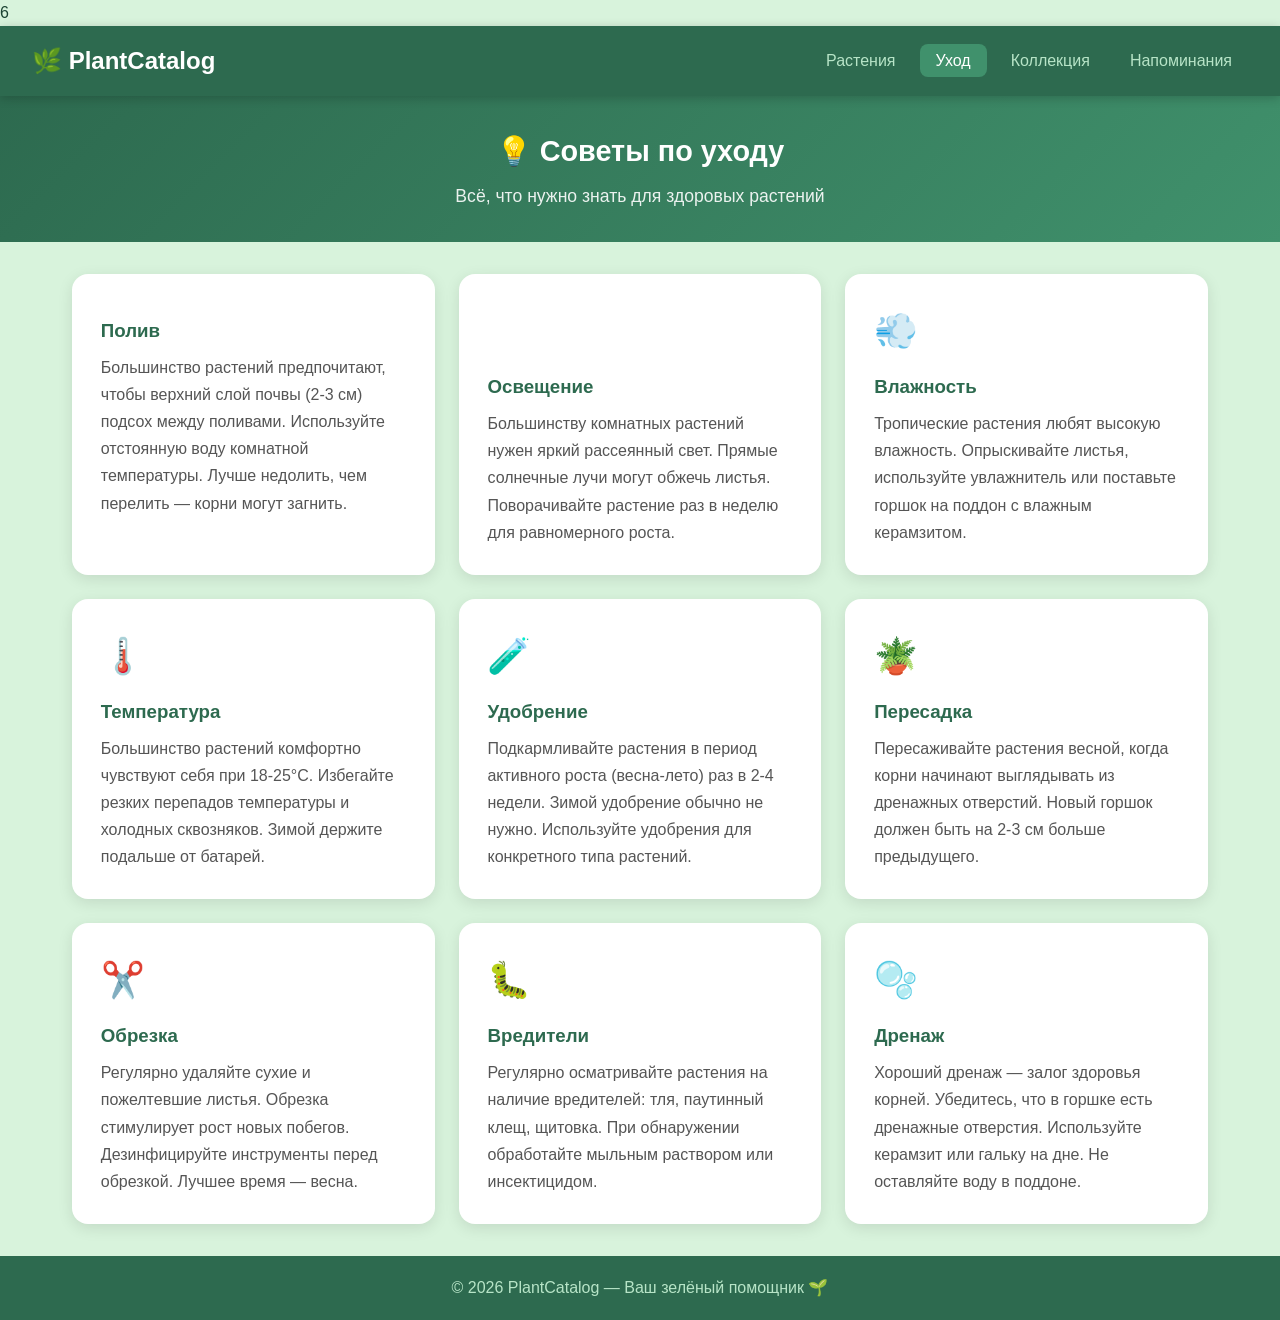
==== care.html @ 40ee21b0 "Add files via upload" ====
<!DOCTYPE html>
<html lang="ru">
<head>
    <meta charset="UTF-8">
    <meta name="viewport" content="width=device-width, initial-scale=1.0">
    <title>💡 Уход за растениями — PlantCatalog</title>
    <link rel="stylesheet" href="CSS/styles.css">6
</head>
<body>

<nav class="navbar">
    <div class="logo">🌿 PlantCatalog</div>
    <ul class="nav-links">
        <li><a href="index.html">Растения</a></li>
        <li><a href="care.html" class="active">Уход</a></li>
        <li><a href="collection.html">Коллекция</a></li>
        <li><a href="reminders.html">Напоминания</a></li>
    </ul>
</nav>

<header class="hero hero-small">
    <h1>💡 Советы по уходу</h1>
    <p>Всё, что нужно знать для здоровых растений</p>
</header>

<main class="container">
    <div class="tips-grid">

        <div class="tip-card">
            <div class="tip-icon"></div>
            <h3>Полив</h3>
            <p>Большинство растений предпочитают, чтобы верхний слой почвы (2-3 см) подсох между поливами. Используйте отстоянную воду комнатной температуры. Лучше недолить, чем перелить — корни могут загнить.</p>
        </div>

        <div class="tip-card">
            <div class="tip-icon">️</div>
            <h3>Освещение</h3>
            <p>Большинству комнатных растений нужен яркий рассеянный свет. Прямые солнечные лучи могут обжечь листья. Поворачивайте растение раз в неделю для равномерного роста.</p>
        </div>

        <div class="tip-card">
            <div class="tip-icon">💨</div>
            <h3>Влажность</h3>
            <p>Тропические растения любят высокую влажность. Опрыскивайте листья, используйте увлажнитель или поставьте горшок на поддон с влажным керамзитом.</p>
        </div>

        <div class="tip-card">
            <div class="tip-icon">🌡️</div>
            <h3>Температура</h3>
            <p>Большинство растений комфортно чувствуют себя при 18-25°C. Избегайте резких перепадов температуры и холодных сквозняков. Зимой держите подальше от батарей.</p>
        </div>

        <div class="tip-card">
            <div class="tip-icon">🧪</div>
            <h3>Удобрение</h3>
            <p>Подкармливайте растения в период активного роста (весна-лето) раз в 2-4 недели. Зимой удобрение обычно не нужно. Используйте удобрения для конкретного типа растений.</p>
        </div>

        <div class="tip-card">
            <div class="tip-icon">🪴</div>
            <h3>Пересадка</h3>
            <p>Пересаживайте растения весной, когда корни начинают выглядывать из дренажных отверстий. Новый горшок должен быть на 2-3 см больше предыдущего.</p>
        </div>

        <div class="tip-card">
            <div class="tip-icon">✂️</div>
            <h3>Обрезка</h3>
            <p>Регулярно удаляйте сухие и пожелтевшие листья. Обрезка стимулирует рост новых побегов. Дезинфицируйте инструменты перед обрезкой. Лучшее время — весна.</p>
        </div>

        <div class="tip-card">
            <div class="tip-icon">🐛</div>
            <h3>Вредители</h3>
            <p>Регулярно осматривайте растения на наличие вредителей: тля, паутинный клещ, щитовка. При обнаружении обработайте мыльным раствором или инсектицидом.</p>
        </div>

        <div class="tip-card">
            <div class="tip-icon">🫧</div>
            <h3>Дренаж</h3>
            <p>Хороший дренаж — залог здоровья корней. Убедитесь, что в горшке есть дренажные отверстия. Используйте керамзит или гальку на дне. Не оставляйте воду в поддоне.</p>
        </div>

    </div>
</main>

<footer>
    <p>© 2026 PlantCatalog — Ваш зелёный помощник 🌱</p>
</footer>

</body>
</html>
---- CSS/styles.css ----
* { margin: 0; padding: 0; box-sizing: border-box; }

:root {
    --green-dark: #2d6a4f;
    --green-mid: #40916c;
    --green-light: #52b788;
    --green-pale: #b7e4c7;
    --green-bg: #d8f3dc;
    --text: #1b4332;
    --text-light: #555;
    --white: #fff;
    --shadow: 0 4px 15px rgba(0,0,0,0.1);
    --shadow-hover: 0 8px 25px rgba(0,0,0,0.15);
    --radius: 16px;
}

body {
    font-family: 'Segoe UI', Tahoma, sans-serif;
    background: var(--green-bg);
    color: var(--text);
    line-height: 1.6;
    min-height: 100vh;
    display: flex;
    flex-direction: column;
}

/* ===== NAV ===== */
.navbar {
    background: var(--green-dark);
    padding: 1rem 2rem;
    display: flex;
    justify-content: space-between;
    align-items: center;
    position: sticky;
    top: 0;
    z-index: 100;
    box-shadow: 0 2px 10px rgba(0,0,0,0.2);
    flex-wrap: wrap;
    gap: 0.5rem;
}

.logo {
    font-size: 1.5rem;
    font-weight: bold;
    color: var(--white);
}

.nav-links {
    list-style: none;
    display: flex;
    gap: 0.5rem;
    flex-wrap: wrap;
}

.nav-links a {
    color: var(--green-pale);
    text-decoration: none;
    font-weight: 500;
    padding: 0.5rem 1rem;
    border-radius: 8px;
    transition: all 0.3s;
}

.nav-links a:hover,
.nav-links a.active {
    color: var(--white);
    background: var(--green-mid);
}

/* ===== HERO ===== */
.hero {
    background: linear-gradient(135deg, var(--green-dark), var(--green-mid));
    color: var(--white);
    text-align: center;
    padding: 3rem 2rem;
}

.hero h1 { font-size: 2.2rem; margin-bottom: 0.5rem; }
.hero p { font-size: 1.1rem; opacity: 0.9; }

.hero-small { padding: 2rem; }
.hero-small h1 { font-size: 1.8rem; }

/* ===== CONTAINER ===== */
.container {
    max-width: 1200px;
    margin: 0 auto;
    padding: 2rem;
    flex: 1;
}

/* ===== GRID ===== */
.plant-grid {
    display: grid;
    grid-template-columns: repeat(3, 1fr);
    gap: 1.5rem;
}

.plant-card {
    background: var(--white);
    border-radius: var(--radius);
    overflow: hidden;
    box-shadow: var(--shadow);
    transition: all 0.3s;
    text-decoration: none;
    color: inherit;
    display: block;
}

.plant-card:hover {
    transform: translateY(-5px);
    box-shadow: var(--shadow-hover);
}

.plant-card-image {
    width: 100%;
    height: 200px;
    background: var(--green-pale);
    overflow: hidden;
    display: flex;
    align-items: center;
    justify-content: center;
}

.plant-card-image img {
    width: 100%;
    height: 100%;
    object-fit: cover;
    transition: transform 0.3s;
}

.plant-card:hover .plant-card-image img {
    transform: scale(1.05);
}

.plant-card-body { padding: 1.2rem; }
.plant-card-body h3 { font-size: 1.15rem; color: var(--green-dark); margin-bottom: 0.3rem; }
.plant-card-body .latin { font-style: italic; color: var(--text-light); font-size: 0.85rem; margin-bottom: 0.5rem; }
.plant-card-body .desc { color: var(--text-light); font-size: 0.85rem; }

/* Картинка на странице растения */
.detail-image {
    background: var(--green-pale);
    border-radius: var(--radius);
    height: 350px;
    overflow: hidden;
    box-shadow: var(--shadow);
}

.detail-image img {
    width: 100%;
    height: 100%;
    object-fit: cover;
}

/* Белый прямоугольник под текстом */
.detail-info-wrapper {
    background: var(--white);
    border-radius: var(--radius);
    padding: 2rem;
    box-shadow: var(--shadow);
}

.detail-info h2 {
    font-size: 1.8rem;
    color: var(--green-dark);
    margin-bottom: 0.3rem;
}

.detail-info .latin {
    font-style: italic;
    color: var(--text-light);
    margin-bottom: 1rem;
}

.detail-info .description {
    margin-bottom: 1.5rem;
    line-height: 1.8;
}

.care-grid-info {
    display: grid;
    grid-template-columns: 1fr 1fr;
    gap: 0.8rem;
    margin-bottom: 1.5rem;
}

.care-box {
    background: var(--green-bg);
    padding: 0.8rem;
    border-radius: 12px;
    text-align: center;
}

.care-box .icon { font-size: 1.3rem; }
.care-box .label { font-size: 0.75rem; color: var(--text-light); }
.care-box .value { font-weight: 600; color: var(--green-dark); font-size: 0.9rem; }/* Картинка на странице растения */

/* ===== BADGES ===== */
.badge {
    display: inline-block;
    padding: 0.2rem 0.7rem;
    border-radius: 50px;
    font-size: 0.75rem;
    font-weight: 600;
}

.badge-easy { background: #d4edda; color: #155724; }
.badge-medium { background: #fff3cd; color: #856404; }
.badge-hard { background: #f8d7da; color: #721c24; }
.badge-pet { background: #d4edda; color: #155724; }

/* ===== DETAIL PAGE ===== */
.detail-layout {
    display: grid;
    grid-template-columns: 1fr 1fr;
    gap: 2rem;
    align-items: start;
}

.detail-image {
    background: var(--green-pale);
    border-radius: var(--radius);
    height: 350px;
    display: flex;
    align-items: center;
    justify-content: center;
    font-size: 7rem;
    box-shadow: var(--shadow);
}

.detail-info h2 { font-size: 1.8rem; color: var(--green-dark); margin-bottom: 0.3rem; }
.detail-info .latin { font-style: italic; color: var(--text-light); margin-bottom: 1rem; }
.detail-info .description { margin-bottom: 1.5rem; line-height: 1.8; }

.care-grid-info {
    display: grid;
    grid-template-columns: 1fr 1fr;
    gap: 0.8rem;
    margin-bottom: 1.5rem;
}

.care-box {
    background: var(--green-bg);
    padding: 0.8rem;
    border-radius: 12px;
    text-align: center;
}

.care-box .icon { font-size: 1.3rem; }
.care-box .label { font-size: 0.75rem; color: var(--text-light); }
.care-box .value { font-weight: 600; color: var(--green-dark); font-size: 0.9rem; }

.back-link {
    display: inline-block;
    margin-bottom: 1rem;
    color: var(--green-mid);
    text-decoration: none;
    font-weight: 500;
}

.back-link:hover { color: var(--green-dark); }

/* ===== TIPS ===== */
.tips-grid {
    display: grid;
    grid-template-columns: repeat(auto-fill, minmax(300px, 1fr));
    gap: 1.5rem;
}

.tip-card {
    background: var(--white);
    border-radius: var(--radius);
    padding: 1.8rem;
    box-shadow: var(--shadow);
    transition: all 0.3s;
}

.tip-card:hover {
    transform: translateY(-3px);
    box-shadow: var(--shadow-hover);
}

.tip-card .tip-icon { font-size: 2.2rem; margin-bottom: 0.8rem; }
.tip-card h3 { color: var(--green-dark); margin-bottom: 0.5rem; }
.tip-card p { color: var(--text-light); line-height: 1.7; }

/* ===== COLLECTION ===== */
.collection-info {
    background: var(--white);
    border-radius: var(--radius);
    padding: 2rem;
    box-shadow: var(--shadow);
    margin-bottom: 2rem;
    text-align: center;
}

.collection-info h3 { color: var(--green-dark); margin-bottom: 0.5rem; }
.collection-info p { color: var(--text-light); }

/* ===== REMINDERS ===== */
.reminders-list {
    display: flex;
    flex-direction: column;
    gap: 1rem;
}

.reminder-item {
    background: var(--white);
    border-radius: var(--radius);
    padding: 1.3rem;
    box-shadow: var(--shadow);
    display: flex;
    justify-content: space-between;
    align-items: center;
    flex-wrap: wrap;
    gap: 1rem;
}

.reminder-item.overdue { border-left: 4px solid #e74c3c; }
.reminder-item.upcoming { border-left: 4px solid #f39c12; }
.reminder-item.done { border-left: 4px solid var(--green-light); opacity: 0.7; }

.reminder-info h3 { color: var(--green-dark); margin-bottom: 0.2rem; }
.reminder-info p { color: var(--text-light); font-size: 0.85rem; }

/* ===== FOOTER ===== */
footer {
    background: var(--green-dark);
    color: var(--green-pale);
    text-align: center;
    padding: 1.2rem;
    margin-top: auto;
}

/* ===== RESPONSIVE ===== */
@media (max-width: 768px) {
    .detail-layout { grid-template-columns: 1fr; }
    .detail-image { height: 220px; font-size: 5rem; }
    .care-grid-info { grid-template-columns: 1fr; }
    .hero h1 { font-size: 1.6rem; }
}

@media (max-width: 900px) {
    .plant-grid {
        grid-template-columns: repeat(2, 1fr);
    }
}

@media (max-width: 600px) {
    .plant-grid {
        grid-template-columns: 1fr;
    }
}
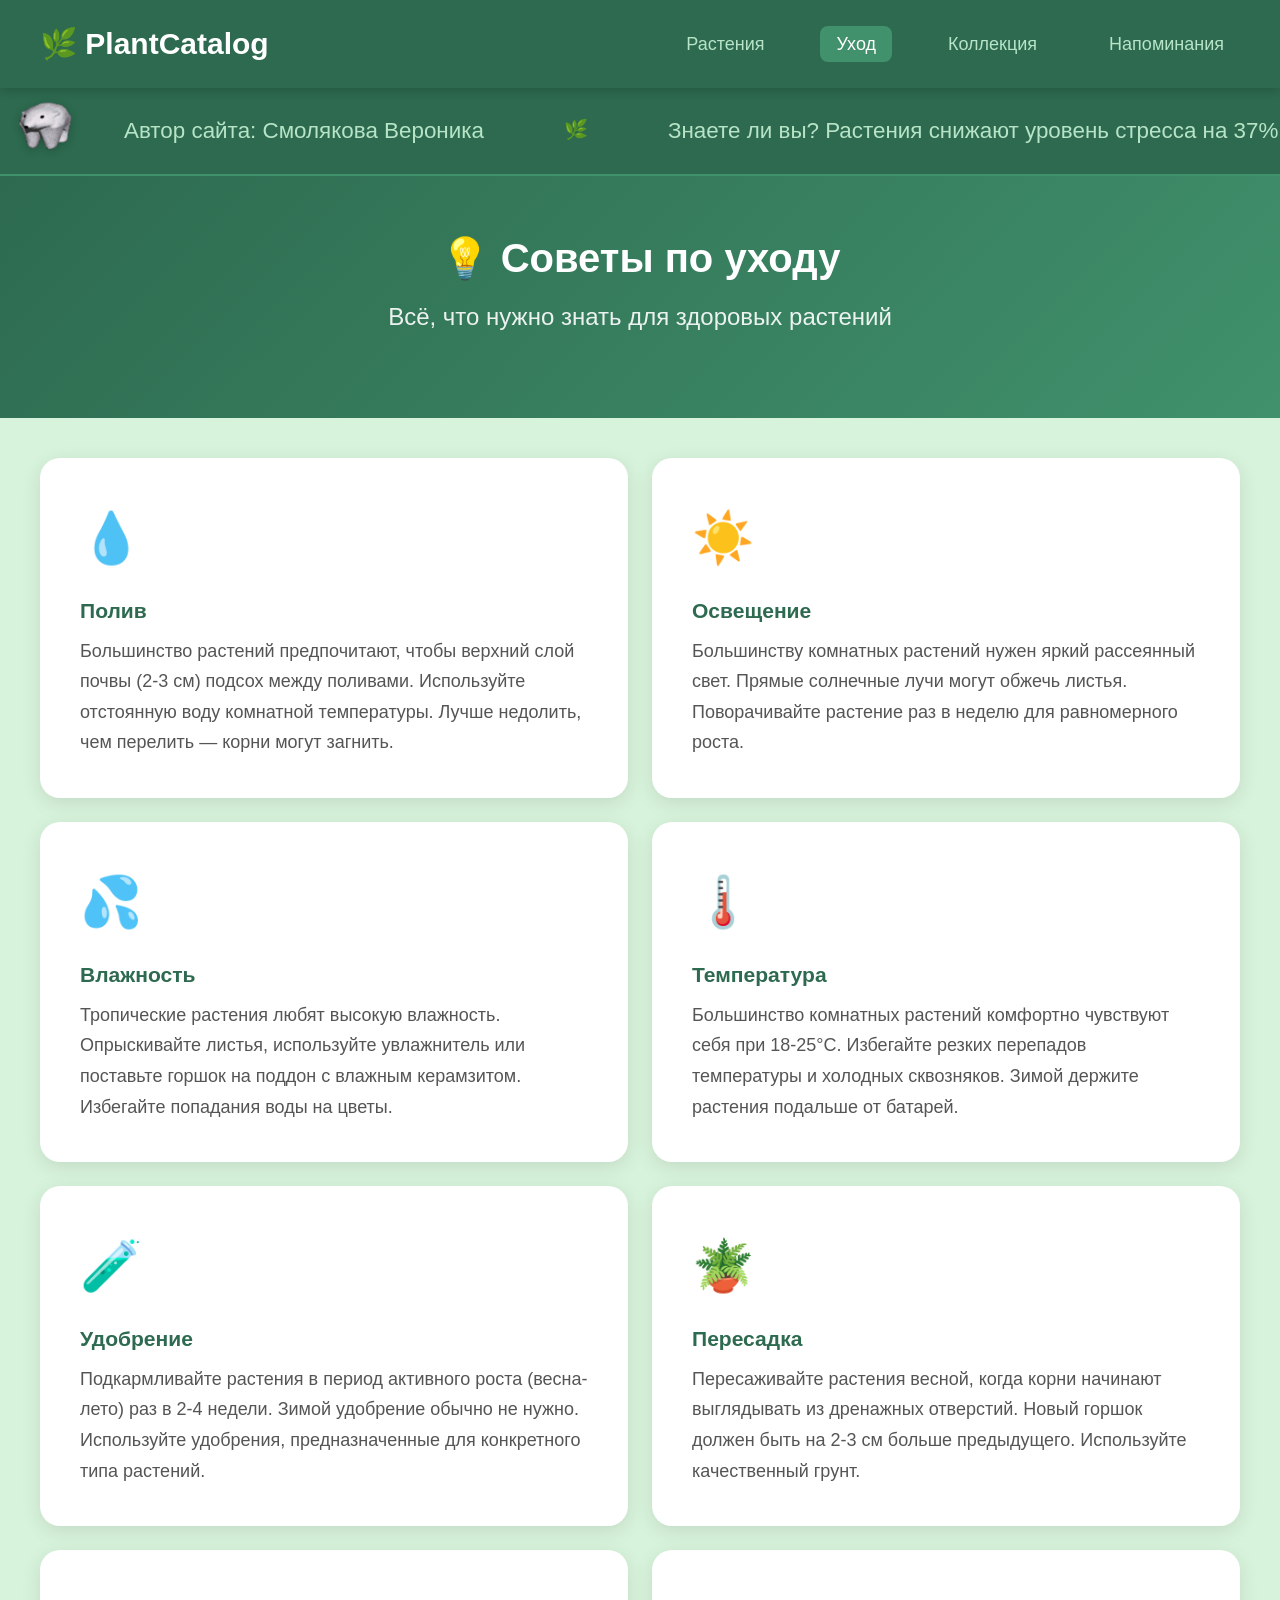
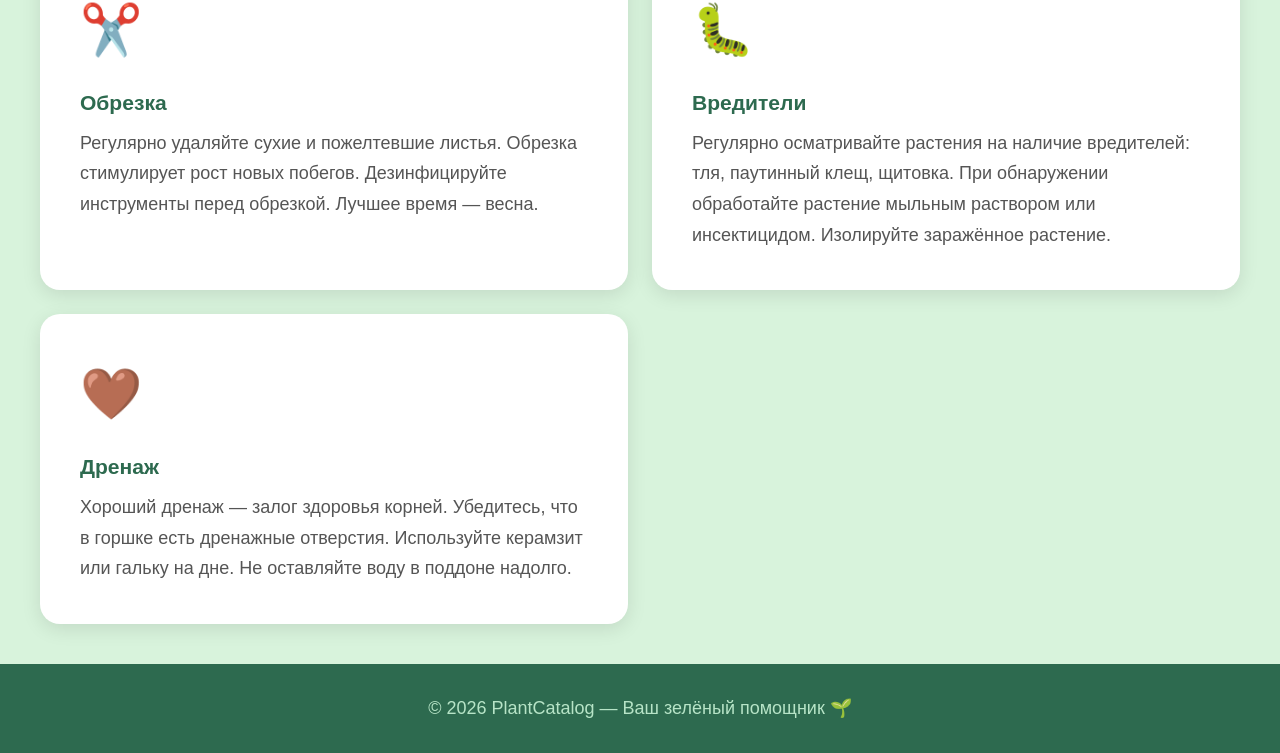
==== commit b95b0c99: "Add files via upload" ====
--- a/care.html
+++ b/care.html
@@ -3,89 +3,61 @@
 <head>
     <meta charset="UTF-8">
     <meta name="viewport" content="width=device-width, initial-scale=1.0">
-    <title>💡 Уход за растениями — PlantCatalog</title>
-    <link rel="stylesheet" href="CSS/styles.css">6
+    <title>🌿 Уход за растениями — PlantCatalog</title>
+    <link rel="stylesheet" href="CSS/styles.css">
 </head>
 <body>
+    <nav class="navbar">
+        <div class="logo">🌿 PlantCatalog</div>
+        <ul class="nav-links">
+            <li><a href="index.html">Растения</a></li>
+            <li><a href="care.html" class="active">Уход</a></li>
+            <li><a href="collection.html">Коллекция</a></li>
+            <li><a href="reminders.html">Напоминания</a></li>
+        </ul>
+        <button class="burger" onclick="toggleMenu()">☰</button>
+    </nav>
 
-<nav class="navbar">
-    <div class="logo">🌿 PlantCatalog</div>
-    <ul class="nav-links">
-        <li><a href="index.html">Растения</a></li>
-        <li><a href="care.html" class="active">Уход</a></li>
-        <li><a href="collection.html">Коллекция</a></li>
-        <li><a href="reminders.html">Напоминания</a></li>
-    </ul>
-</nav>
+    <div class="ticker-wrap">
+        <div class="ticker">
+            <div class="ticker-gif">
+                <img src="images/polar_bear.gif" alt="pulling">
+            </div>
+            <div class="ticker-item">Автор сайта: Смолякова Вероника</div>
+            <div class="ticker-item"><span class="sep">🌿</span></div>
+            <div class="ticker-item">Знаете ли вы? Растения снижают уровень стресса на 37%</div>
+            <div class="ticker-item"><span class="sep">🌿</span></div>
+            <div class="ticker-item">Поливайте растения утром — так они лучше усваивают влагу</div>
+            <div class="ticker-item"><span class="sep">🌿</span></div>
+            <div class="ticker-item">Монстера может вырасти до 3 метров в домашних условиях</div>
+            <div class="ticker-item"><span class="sep">🌿</span></div>
+            <div class="ticker-item">Большинство растений любят яркий рассеянный свет, а не прямые лучи</div>
+            <div class="ticker-item"><span class="sep">🌿</span></div>
+            <div class="ticker-item">Папоротники отлично увлажняют воздух в комнате</div>
+            <div class="ticker-item"><span class="sep">🌿</span></div>
+            <div class="ticker-item">Удобряйте растения только в период роста — весной и летом</div>
+            <div class="ticker-item"><span class="sep"></span></div>
+        </div>
+    </div>
 
-<header class="hero hero-small">
-    <h1>💡 Советы по уходу</h1>
-    <p>Всё, что нужно знать для здоровых растений</p>
-</header>
+    <header class="hero small-hero">
+        <h1>💡 Советы по уходу</h1>
+        <p>Всё, что нужно знать для здоровых растений</p>
+    </header>
 
-<main class="container">
-    <div class="tips-grid">
+    <main class="container">
+        <div class="care-grid" id="careGrid">
+            <!-- Заполняется через JS -->
+        </div>
+    </main>
 
-        <div class="tip-card">
-            <div class="tip-icon"></div>
-            <h3>Полив</h3>
-            <p>Большинство растений предпочитают, чтобы верхний слой почвы (2-3 см) подсох между поливами. Используйте отстоянную воду комнатной температуры. Лучше недолить, чем перелить — корни могут загнить.</p>
-        </div>
+    <footer>
+        <p>© 2026 PlantCatalog — Ваш зелёный помощник 🌱</p>
+    </footer>
 
-        <div class="tip-card">
-            <div class="tip-icon">️</div>
-            <h3>Освещение</h3>
-            <p>Большинству комнатных растений нужен яркий рассеянный свет. Прямые солнечные лучи могут обжечь листья. Поворачивайте растение раз в неделю для равномерного роста.</p>
-        </div>
-
-        <div class="tip-card">
-            <div class="tip-icon">💨</div>
-            <h3>Влажность</h3>
-            <p>Тропические растения любят высокую влажность. Опрыскивайте листья, используйте увлажнитель или поставьте горшок на поддон с влажным керамзитом.</p>
-        </div>
-
-        <div class="tip-card">
-            <div class="tip-icon">🌡️</div>
-            <h3>Температура</h3>
-            <p>Большинство растений комфортно чувствуют себя при 18-25°C. Избегайте резких перепадов температуры и холодных сквозняков. Зимой держите подальше от батарей.</p>
-        </div>
-
-        <div class="tip-card">
-            <div class="tip-icon">🧪</div>
-            <h3>Удобрение</h3>
-            <p>Подкармливайте растения в период активного роста (весна-лето) раз в 2-4 недели. Зимой удобрение обычно не нужно. Используйте удобрения для конкретного типа растений.</p>
-        </div>
-
-        <div class="tip-card">
-            <div class="tip-icon">🪴</div>
-            <h3>Пересадка</h3>
-            <p>Пересаживайте растения весной, когда корни начинают выглядывать из дренажных отверстий. Новый горшок должен быть на 2-3 см больше предыдущего.</p>
-        </div>
-
-        <div class="tip-card">
-            <div class="tip-icon">✂️</div>
-            <h3>Обрезка</h3>
-            <p>Регулярно удаляйте сухие и пожелтевшие листья. Обрезка стимулирует рост новых побегов. Дезинфицируйте инструменты перед обрезкой. Лучшее время — весна.</p>
-        </div>
-
-        <div class="tip-card">
-            <div class="tip-icon">🐛</div>
-            <h3>Вредители</h3>
-            <p>Регулярно осматривайте растения на наличие вредителей: тля, паутинный клещ, щитовка. При обнаружении обработайте мыльным раствором или инсектицидом.</p>
-        </div>
-
-        <div class="tip-card">
-            <div class="tip-icon">🫧</div>
-            <h3>Дренаж</h3>
-            <p>Хороший дренаж — залог здоровья корней. Убедитесь, что в горшке есть дренажные отверстия. Используйте керамзит или гальку на дне. Не оставляйте воду в поддоне.</p>
-        </div>
-
-    </div>
-</main>
-
-<footer>
-    <p>© 2026 PlantCatalog — Ваш зелёный помощник 🌱</p>
-</footer>
-
+    <script src="app.js"></script>
+    <script>
+        document.addEventListener('DOMContentLoaded', renderCareTips);
+    </script>
 </body>
 </html>
--- a/CSS/styles.css
+++ b/CSS/styles.css
@@ -1,4 +1,9 @@
-* { margin: 0; padding: 0; box-sizing: border-box; }
+/* ===== СБРОС И БАЗОВЫЕ СТИЛИ ===== */
+* {
+    margin: 0;
+    padding: 0;
+    box-sizing: border-box;
+}
 
 :root {
     --green-dark: #2d6a4f;
@@ -6,16 +11,20 @@
     --green-light: #52b788;
     --green-pale: #b7e4c7;
     --green-bg: #d8f3dc;
+    --cream: #fefae0;
+    --brown: #6b4226;
     --text: #1b4332;
     --text-light: #555;
-    --white: #fff;
-    --shadow: 0 4px 15px rgba(0,0,0,0.1);
-    --shadow-hover: 0 8px 25px rgba(0,0,0,0.15);
-    --radius: 16px;
+    --white: #ffffff;
+    --shadow: 0 5px 19px rgba(0,0,0,0.1);
+    --shadow-hover: 0 10px 31px rgba(0,0,0,0.15);
+    --radius: 20px; 
+    --transition: all 0.3s ease;
 }
 
 body {
-    font-family: 'Segoe UI', Tahoma, sans-serif;
+    font-family: 'Segoe UI', Tahoma, Geneva, Verdana, sans-serif;
+    font-size: 1.125rem;     /* было 1rem (~16px → 18px) */
     background: var(--green-bg);
     color: var(--text);
     line-height: 1.6;
@@ -24,10 +33,10 @@
     flex-direction: column;
 }
 
-/* ===== NAV ===== */
+/* ===== НАВИГАЦИЯ ===== */
 .navbar {
     background: var(--green-dark);
-    padding: 1rem 2rem;
+    padding: 1.25rem 2.5rem;
     display: flex;
     justify-content: space-between;
     align-items: center;
@@ -35,12 +44,10 @@
     top: 0;
     z-index: 100;
     box-shadow: 0 2px 10px rgba(0,0,0,0.2);
-    flex-wrap: wrap;
-    gap: 0.5rem;
 }
 
 .logo {
-    font-size: 1.5rem;
+    font-size: 1.875rem;
     font-weight: bold;
     color: var(--white);
 }
@@ -48,23 +55,31 @@
 .nav-links {
     list-style: none;
     display: flex;
-    gap: 0.5rem;
-    flex-wrap: wrap;
+    gap: 2.5rem;
 }
 
 .nav-links a {
     color: var(--green-pale);
     text-decoration: none;
     font-weight: 500;
+    transition: var(--transition);
     padding: 0.5rem 1rem;
     border-radius: 8px;
-    transition: all 0.3s;
 }
 
 .nav-links a:hover,
 .nav-links a.active {
     color: var(--white);
     background: var(--green-mid);
+}
+
+.burger {
+    display: none;
+    background: none;
+    border: none;
+    color: var(--white);
+    font-size: 1.5rem;
+    cursor: pointer;
 }
 
 /* ===== HERO ===== */
@@ -72,28 +87,82 @@
     background: linear-gradient(135deg, var(--green-dark), var(--green-mid));
     color: var(--white);
     text-align: center;
-    padding: 3rem 2rem;
-}
-
-.hero h1 { font-size: 2.2rem; margin-bottom: 0.5rem; }
-.hero p { font-size: 1.1rem; opacity: 0.9; }
-
-.hero-small { padding: 2rem; }
-.hero-small h1 { font-size: 1.8rem; }
-
-/* ===== CONTAINER ===== */
+    padding: 2rem 2.5rem;
+}
+
+.hero h1 {
+    font-size: 3.125rem;
+    margin-bottom: 0.5rem;
+}
+
+.hero p {
+    font-size: 1.5rem;
+    opacity: 0.9;
+    margin-bottom: 2rem;
+}
+
+.small-hero {
+    padding: 3.125rem 2.5rem;
+}
+
+.small-hero h1 {
+    font-size: 2.5rem; 
+}
+
+.search-box {
+    max-width: 500px;
+    margin: 0 auto;
+}
+
+.search-box input {
+    width: 100%;
+    padding: 1rem 1.5rem;
+    border: none;
+    border-radius: 50px;
+    font-size: 1rem;
+    outline: none;
+    box-shadow: var(--shadow);
+}
+
+/* ===== КОНТЕЙНЕР ===== */
 .container {
-    max-width: 1200px;
+    max-width: 1500px; 
     margin: 0 auto;
-    padding: 2rem;
+    padding: 2.5rem;   
     flex: 1;
 }
 
-/* ===== GRID ===== */
+/* ===== ФИЛЬТРЫ ===== */
+.filter-bar {
+    display: flex;
+    gap: 0.75rem;
+    flex-wrap: wrap;
+    margin-bottom: 2rem;
+    justify-content: center;
+}
+
+.filter-btn {
+    padding: 0.6rem 1.2rem;
+    border: 2px solid var(--green-mid);
+    background: var(--white);
+    color: var(--green-dark);
+    border-radius: 50px;
+    cursor: pointer;
+    font-weight: 500;
+    transition: var(--transition);
+}
+
+.filter-btn:hover,
+.filter-btn.active {
+    background: var(--green-mid);
+    color: var(--white);
+}
+
+/* ===== СЕТКА РАСТЕНИЙ ===== */
 .plant-grid {
     display: grid;
-    grid-template-columns: repeat(3, 1fr);
-    gap: 1.5rem;
+    grid-template-columns: repeat(4, 1fr);
+    gap: 1.875rem;
 }
 
 .plant-card {
@@ -101,10 +170,8 @@
     border-radius: var(--radius);
     overflow: hidden;
     box-shadow: var(--shadow);
-    transition: all 0.3s;
-    text-decoration: none;
-    color: inherit;
-    display: block;
+    transition: var(--transition);
+    cursor: pointer;
 }
 
 .plant-card:hover {
@@ -114,191 +181,294 @@
 
 .plant-card-image {
     width: 100%;
-    height: 200px;
+    height: 275px;
+    object-fit: cover;
     background: var(--green-pale);
-    overflow: hidden;
     display: flex;
     align-items: center;
     justify-content: center;
-}
-
-.plant-card-image img {
-    width: 100%;
-    height: 100%;
-    object-fit: cover;
-    transition: transform 0.3s;
-}
-
-.plant-card:hover .plant-card-image img {
-    transform: scale(1.05);
-}
-
-.plant-card-body { padding: 1.2rem; }
-.plant-card-body h3 { font-size: 1.15rem; color: var(--green-dark); margin-bottom: 0.3rem; }
-.plant-card-body .latin { font-style: italic; color: var(--text-light); font-size: 0.85rem; margin-bottom: 0.5rem; }
-.plant-card-body .desc { color: var(--text-light); font-size: 0.85rem; }
-
-/* Картинка на странице растения */
-.detail-image {
+    font-size: 45.625rem;
+}
+
+.plant-card-body {
+    padding: 1.75rem;
+}
+
+.plant-card-body h3 {
+    font-size: 1.75rem;
+    margin-bottom: 0.3rem;
+    color: var(--green-dark);
+}
+
+.plant-card-body .latin-name {
+    font-style: italic;
+    color: var(--text-light);
+    font-size: 0.9rem;
+    margin-bottom: 0.5rem;
+}
+
+.plant-card-body .difficulty {
+    display: inline-block;
+    padding: 0.2rem 0.8rem;
+    border-radius: 50px;
+    font-size: 0.8rem;
+    font-weight: 600;
+}
+
+.difficulty {
+    display: inline-block;
+    padding: 0.3rem 0.9rem;
+    border-radius: 50px;
+    font-size: 0.85rem;
+    font-weight: 600;
+    margin-bottom: 1rem;
+}
+
+.difficulty-easy {
+    background: #d4edda;
+    color: #155724;
+}
+
+.difficulty-medium {
+    background: #fff3cd;
+    color: #856404;
+}
+
+.difficulty-hard {
+    background: #f8d7da;
+    color: #721c24;
+}
+
+.plant-card-body .short-desc {
+    margin-top: 0.5rem;
+    color: var(--text-light);
+    font-size: 0.9rem;
+}
+
+/* ===== ДЕТАЛЬНАЯ СТРАНИЦА РАСТЕНИЯ ===== */
+.plant-detail {
+    display: grid;
+    grid-template-columns: 1fr 1fr;
+    gap: 2.5rem;
+    align-items: start;
+    padding-top: 2rem;
+}
+
+.plant-detail-image {
     background: var(--green-pale);
     border-radius: var(--radius);
-    height: 350px;
-    overflow: hidden;
+    height: 500px;
+    display: flex;
+    align-items: center;
+    justify-content: center;
+    font-size: 10rem;
     box-shadow: var(--shadow);
 }
 
-.detail-image img {
-    width: 100%;
-    height: 100%;
-    object-fit: cover;
-}
-
-/* Белый прямоугольник под текстом */
-.detail-info-wrapper {
+.plant-detail-info {
     background: var(--white);
     border-radius: var(--radius);
-    padding: 2rem;
+    padding: 3.125rem;
     box-shadow: var(--shadow);
 }
 
-.detail-info h2 {
-    font-size: 1.8rem;
+.plant-detail-info h1 {
+    font-size: 2.5rem;
     color: var(--green-dark);
     margin-bottom: 0.3rem;
 }
 
-.detail-info .latin {
+.plant-detail-info .latin {
     font-style: italic;
     color: var(--text-light);
     margin-bottom: 1rem;
 }
 
-.detail-info .description {
+.plant-detail-info .description {
     margin-bottom: 1.5rem;
     line-height: 1.8;
 }
 
-.care-grid-info {
+.care-info {
     display: grid;
     grid-template-columns: 1fr 1fr;
-    gap: 0.8rem;
+    gap: 1rem;
     margin-bottom: 1.5rem;
 }
 
-.care-box {
+.care-item {
     background: var(--green-bg);
-    padding: 0.8rem;
+    padding: 1rem;
     border-radius: 12px;
     text-align: center;
 }
 
-.care-box .icon { font-size: 1.3rem; }
-.care-box .label { font-size: 0.75rem; color: var(--text-light); }
-.care-box .value { font-weight: 600; color: var(--green-dark); font-size: 0.9rem; }/* Картинка на странице растения */
-
-/* ===== BADGES ===== */
-.badge {
-    display: inline-block;
-    padding: 0.2rem 0.7rem;
+.care-item .icon {
+    font-size: 1.5rem;
+    margin-bottom: 0.3rem;
+}
+
+.care-item .label {
+    font-size: 0.8rem;
+    color: var(--text-light);
+}
+
+.care-item .value {
+    font-weight: 600;
+    color: var(--green-dark);
+}
+
+.btn-add-collection {
+    padding: 0.8rem 2rem;
+    background: var(--green-mid);
+    color: var(--white);
+    border: none;
     border-radius: 50px;
-    font-size: 0.75rem;
-    font-weight: 600;
-}
-
-.badge-easy { background: #d4edda; color: #155724; }
-.badge-medium { background: #fff3cd; color: #856404; }
-.badge-hard { background: #f8d7da; color: #721c24; }
-.badge-pet { background: #d4edda; color: #155724; }
-
-/* ===== DETAIL PAGE ===== */
-.detail-layout {
-    display: grid;
-    grid-template-columns: 1fr 1fr;
-    gap: 2rem;
-    align-items: start;
-}
-
-.detail-image {
+    font-size: 1rem;
+    cursor: pointer;
+    transition: var(--transition);
+    margin-right: 0.5rem;
+    font-weight: 500;
+}
+
+.btn-add-collection:hover {
+    background: var(--green-dark);
+}
+
+.btn-add-collection.added {
     background: var(--green-pale);
-    border-radius: var(--radius);
-    height: 350px;
-    display: flex;
-    align-items: center;
-    justify-content: center;
-    font-size: 7rem;
-    box-shadow: var(--shadow);
-}
-
-.detail-info h2 { font-size: 1.8rem; color: var(--green-dark); margin-bottom: 0.3rem; }
-.detail-info .latin { font-style: italic; color: var(--text-light); margin-bottom: 1rem; }
-.detail-info .description { margin-bottom: 1.5rem; line-height: 1.8; }
-
-.care-grid-info {
-    display: grid;
-    grid-template-columns: 1fr 1fr;
-    gap: 0.8rem;
-    margin-bottom: 1.5rem;
-}
-
-.care-box {
-    background: var(--green-bg);
-    padding: 0.8rem;
-    border-radius: 12px;
-    text-align: center;
-}
-
-.care-box .icon { font-size: 1.3rem; }
-.care-box .label { font-size: 0.75rem; color: var(--text-light); }
-.care-box .value { font-weight: 600; color: var(--green-dark); font-size: 0.9rem; }
-
-.back-link {
+    color: var(--green-dark);
+}
+
+.btn-back {
     display: inline-block;
     margin-bottom: 1rem;
     color: var(--green-mid);
     text-decoration: none;
     font-weight: 500;
-}
-
-.back-link:hover { color: var(--green-dark); }
-
-/* ===== TIPS ===== */
-.tips-grid {
+    font-size: 0.95rem;
+}
+
+.btn-back:hover {
+    color: var(--green-dark);
+}
+
+/* ===== СОВЕТЫ ПО УХОДУ ===== */
+.care-grid {
     display: grid;
-    grid-template-columns: repeat(auto-fill, minmax(300px, 1fr));
+    grid-template-columns: repeat(auto-fill, minmax(420px, 1fr));
     gap: 1.5rem;
 }
 
-.tip-card {
+.care-card {
     background: var(--white);
     border-radius: var(--radius);
-    padding: 1.8rem;
+    padding: 2.5rem;
     box-shadow: var(--shadow);
-    transition: all 0.3s;
-}
-
-.tip-card:hover {
+    transition: var(--transition);
+}
+
+.care-card:hover {
     transform: translateY(-3px);
     box-shadow: var(--shadow-hover);
 }
 
-.tip-card .tip-icon { font-size: 2.2rem; margin-bottom: 0.8rem; }
-.tip-card h3 { color: var(--green-dark); margin-bottom: 0.5rem; }
-.tip-card p { color: var(--text-light); line-height: 1.7; }
-
-/* ===== COLLECTION ===== */
-.collection-info {
-    background: var(--white);
-    border-radius: var(--radius);
-    padding: 2rem;
-    box-shadow: var(--shadow);
+.care-card .care-icon {
+    font-size: 3.125rem;
+    margin-bottom: 1rem;
+}
+
+.care-card h3 {
+    color: var(--green-dark);
+    margin-bottom: 0.5rem;
+}
+
+.care-card p {
+    color: var(--text-light);
+    line-height: 1.7;
+}
+
+/* ===== КОЛЛЕКЦИЯ ===== */
+.collection-actions {
+    display: flex;
+    justify-content: space-between;
+    align-items: center;
     margin-bottom: 2rem;
+    flex-wrap: wrap;
+    gap: 1rem;
+}
+
+.collection-count {
+    font-size: 1.1rem;
+    color: var(--text-light);
+}
+
+.btn-primary {
+    padding: 0.8rem 1.5rem;
+    background: var(--green-mid);
+    color: var(--white);
+    border: none;
+    border-radius: 50px;
+    font-size: 1rem;
+    cursor: pointer;
+    transition: var(--transition);
+    font-weight: 500;
+}
+
+.btn-primary:hover {
+    background: var(--green-dark);
+}
+
+.btn-secondary {
+    padding: 0.8rem 1.5rem;
+    background: #eee;
+    color: var(--text);
+    border: none;
+    border-radius: 50px;
+    font-size: 1rem;
+    cursor: pointer;
+    transition: var(--transition);
+}
+
+.btn-secondary:hover {
+    background: #ddd;
+}
+
+.btn-danger {
+    padding: 0.5rem 1rem;
+    background: #e74c3c;
+    color: white;
+    border: none;
+    border-radius: 8px;
+    cursor: pointer;
+    font-size: 0.85rem;
+    transition: var(--transition);
+}
+
+.btn-danger:hover {
+    background: #c0392b;
+}
+
+.empty-state {
     text-align: center;
-}
-
-.collection-info h3 { color: var(--green-dark); margin-bottom: 0.5rem; }
-.collection-info p { color: var(--text-light); }
-
-/* ===== REMINDERS ===== */
+    padding: 4rem 2rem;
+    color: var(--text-light);
+}
+
+.empty-state .empty-icon {
+    font-size: 4rem;
+    margin-bottom: 1rem;
+}
+
+.empty-state h3 {
+    margin-bottom: 0.5rem;
+}
+
+/* ===== НАПОМИНАНИЯ ===== */
+.reminders-actions {
+    margin-bottom: 2rem;
+}
+
 .reminders-list {
     display: flex;
     flex-direction: column;
@@ -308,46 +478,405 @@
 .reminder-item {
     background: var(--white);
     border-radius: var(--radius);
-    padding: 1.3rem;
+    padding: 1.875rem;
     box-shadow: var(--shadow);
     display: flex;
     justify-content: space-between;
     align-items: center;
     flex-wrap: wrap;
     gap: 1rem;
-}
-
-.reminder-item.overdue { border-left: 4px solid #e74c3c; }
-.reminder-item.upcoming { border-left: 4px solid #f39c12; }
-.reminder-item.done { border-left: 4px solid var(--green-light); opacity: 0.7; }
-
-.reminder-info h3 { color: var(--green-dark); margin-bottom: 0.2rem; }
-.reminder-info p { color: var(--text-light); font-size: 0.85rem; }
-
-/* ===== FOOTER ===== */
+    transition: var(--transition);
+}
+
+.reminder-item.overdue {
+    border-left: 4px solid #e74c3c;
+}
+
+.reminder-item.upcoming {
+    border-left: 4px solid #f39c12;
+}
+
+.reminder-item.done {
+    border-left: 4px solid var(--green-light);
+    opacity: 0.7;
+}
+
+.reminder-info h3 {
+    color: var(--green-dark);
+    margin-bottom: 0.3rem;
+}
+
+.reminder-info p {
+    color: var(--text-light);
+    font-size: 0.9rem;
+}
+
+.reminder-date {
+    font-weight: 600;
+    color: var(--green-dark);
+}
+
+.reminder-actions {
+    display: flex;
+    gap: 0.5rem;
+}
+
+.btn-done {
+    padding: 0.5rem 1rem;
+    background: var(--green-light);
+    color: white;
+    border: none;
+    border-radius: 8px;
+    cursor: pointer;
+    font-size: 0.85rem;
+}
+
+.btn-done:hover {
+    background: var(--green-mid);
+}
+
+/* ===== МОДАЛЬНЫЕ ОКНА ===== */
+.modal-overlay {
+    display: none;
+    position: fixed;
+    top: 0;
+    left: 0;
+    width: 100%;
+    height: 100%;
+    background: rgba(0,0,0,0.5);
+    z-index: 200;
+    justify-content: center;
+    align-items: center;
+}
+
+.modal-overlay.active {
+    display: flex;
+}
+
+.modal {
+    background: var(--white);
+    border-radius: var(--radius);
+    padding: 2.5rem;
+    max-width: 625px;
+    width: 90%;
+    max-height: 90vh;
+    overflow-y: auto;
+    box-shadow: var(--shadow-hover);
+}
+
+.modal h2 {
+    color: var(--green-dark);
+    margin-bottom: 1.75rem;
+}
+
+.modal label {
+    display: block;
+    margin-bottom: 1rem;
+    font-weight: 500;
+    color: var(--text);
+}
+
+.modal input,
+.modal select {
+    width: 100%;
+    padding: 0.7rem 1rem;
+    border: 2px solid var(--green-pale);
+    border-radius: 10px;
+    font-size: 1rem;
+    margin-top: 0.3rem;
+    outline: none;
+    transition: var(--transition);
+}
+
+.modal input:focus,
+.modal select:focus {
+    border-color: var(--green-mid);
+}
+
+.modal-buttons {
+    display: flex;
+    gap: 1rem;
+    margin-top: 1.5rem;
+}
+
+/* ===== ФУТЕР ===== */
 footer {
     background: var(--green-dark);
     color: var(--green-pale);
     text-align: center;
-    padding: 1.2rem;
+    padding: 1.875rem;
     margin-top: auto;
 }
 
-/* ===== RESPONSIVE ===== */
+/* ===== АДАПТИВНОСТЬ ===== */
+    @media (max-width: 768px) {
+    .nav-links {
+        display: none;
+        position: absolute;
+        top: 100%;
+        left: 0;
+        right: 0;
+        background: var(--green-dark);
+        flex-direction: column;
+        padding: 1rem;
+        gap: 0.5rem;
+    }
+
+    .nav-links.show {
+        display: flex;
+    }
+
+    .burger {
+        display: block;
+    }
+
+    .hero h1 {
+        font-size: 1.8rem;
+    }
+
+    .plant-detail {
+        grid-template-columns: 1fr;
+    }
+
+    .plant-detail-image {
+        height: 250px;
+        font-size: 5rem;
+    }
+
+    .care-info {
+        grid-template-columns: 1fr;
+    }
+
+    /* Адаптивная сетка каталога */
+    .plant-grid {
+        grid-template-columns: repeat(2, 1fr);  /* 2 колонки на планшете */
+    }
+}
+
+/* Дополнительный брейкпоинт для мобильных */
 @media (max-width: 768px) {
-    .detail-layout { grid-template-columns: 1fr; }
-    .detail-image { height: 220px; font-size: 5rem; }
-    .care-grid-info { grid-template-columns: 1fr; }
-    .hero h1 { font-size: 1.6rem; }
-}
-
-@media (max-width: 900px) {
+    .nav-links {
+        display: none;
+        position: absolute;
+        top: 100%;
+        left: 0;
+        right: 0;
+        background: var(--green-dark);
+        flex-direction: column;
+        padding: 1rem;
+        gap: 0.5rem;
+    }
+
+    .nav-links.show {
+        display: flex;
+    }
+
+    .burger {
+        display: block;
+    }
+
+    .hero h1 {
+        font-size: 1.8rem;
+    }    
+        .plant-detail {
+            grid-template-columns: 1fr;
+        }
+    
+        .plant-detail-info {
+            padding: 1.5rem;
+        }
+    
+        .plant-detail-image {
+            height: 250px;
+            font-size: 5rem;
+        }
+    
+        .care-info {
+            grid-template-columns: 1fr;
+        }
+    
+        .plant-grid {
+            grid-template-columns: repeat(2, 1fr);
+        }
+    }
+
+/* Дополнительный брейкпоинт для мобильных */
+@media (max-width: 480px) {
+    .plant-grid {
+        grid-template-columns: 1fr;  /* 1 колонка на телефоне */
+    }
+}
+
+/* ===== УВЕДОМЛЕНИЕ ===== */
+.toast {
+    position: fixed;
+    bottom: 2rem;
+    right: 2rem;
+    background: var(--green-mid);
+    color: white;
+    padding: 1rem 1.5rem;
+    border-radius: 12px;
+    box-shadow: var(--shadow-hover);
+    z-index: 300;
+    animation: slideIn 0.3s ease;
+}
+
+@keyframes slideIn {
+    from {
+        transform: translateX(100%);
+        opacity: 0;
+    }
+    to {
+        transform: translateX(0);
+        opacity: 1;
+    }
+}
+
+.plant-card-img {
+    width: 100%;
+    height: 100%;
+    object-fit: cover;
+    display: block;
+}
+
+.plant-detail-img {
+    width: 100%;
+    height: 100%;
+    object-fit: cover;
+    display: block;
+    border-radius: var(--radius);
+}
+
+/* Фолбэк: если картинка не загрузилась — показать эмодзи */
+.plant-card-image img:not([src]),
+.plant-card-image img[src=""] {
+    display: none;
+}
+
+/* ===== БЕГУЩАЯ СТРОКА ===== */
+.ticker-wrap {
+    width: 100%;
+    overflow: hidden;
+    background: var(--green-dark);
+    color: var(--green-pale);
+    padding: 0.8rem 0;
+    border-bottom: 2px solid var(--green-mid);
+    position: relative;
+    z-index: 99;
+}
+
+.ticker {
+    display: flex;
+    width: max-content;   /* было fit-content */
+    animation: ticker 60s linear infinite;
+    white-space: nowrap;
+}
+
+.ticker-item {
+    display: inline-flex;
+    align-items: center;
+    padding: 0 2rem;
+    font-size: 1.4rem;
+    font-weight: 500;
+}
+
+.ticker-item .sep {
+    color: var(--green-light);
+    margin: 0 1rem;
+    font-size: 1.2rem;
+}
+
+@keyframes ticker {
+    0% {
+        transform: translateX(100vw);   /* начинается за правым краем экрана */
+    }
+    100% {
+        transform: translateX(-100%);   /* уходит за левый край */
+    }
+}
+
+/* GIF-тягач */
+.ticker-gif {
+    display: inline-flex;
+    align-items: center;
+    padding: 0 1rem;
+}
+
+.ticker-gif img {
+    height: 60px;
+    width: auto;
+    display: block;
+    filter: drop-shadow(0 2px 4px rgba(0,0,0,0.2));
+}
+
+/* Сайдбары и раскладка */
+.main-layout {
+    display: grid;
+    grid-template-columns: 350px 1fr 350px;
+    gap: 0;                   /* убираем gap между колонками */
+    max-width: 100%;
+    margin: 0;
+    padding: 2rem 0;
+    align-items: start;
+}
+
+.sidebar {
+    background: var(--white);
+    border-radius: 0;         /* убираем скругление у краёв */
+    padding: 1.5rem;
+    box-shadow: none;         /* убираем тень у краёв */
+    height: fit-content;
+    position: sticky;
+    top: 5rem;
+}
+
+.sidebar:first-child {
+    border-radius: 0 var(--radius) var(--radius) 0;  /* скругление только справа */
+    margin-right: 1rem;
+    box-shadow: var(--shadow);
+}
+
+.sidebar:last-child {
+    border-radius: var(--radius) 0 0 var(--radius);  /* скругление только слева */
+    margin-left: 1rem;
+    box-shadow: var(--shadow);
+}
+
+.main-content {
+    min-width: 0;
+    padding: 0 1rem;
+}
+
+/* Фильтры по центру */
+.filter-bar {
+    display: flex;
+    gap: 0.75rem;
+    flex-wrap: wrap;
+    margin-bottom: 2rem;
+    justify-content: center;
+}
+
+/* Сетка растений */
+.plant-grid {
+    display: grid;
+    grid-template-columns: repeat(4, 1fr);
+    gap: 1.5rem;
+}
+
+/* Адаптивность */
+@media (max-width: 1200px) {
+    .main-layout {
+        grid-template-columns: 1fr;
+    }
+    .sidebar {
+        display: none;
+    }
     .plant-grid {
         grid-template-columns: repeat(2, 1fr);
     }
 }
 
-@media (max-width: 600px) {
+@media (max-width: 480px) {
     .plant-grid {
         grid-template-columns: 1fr;
     }
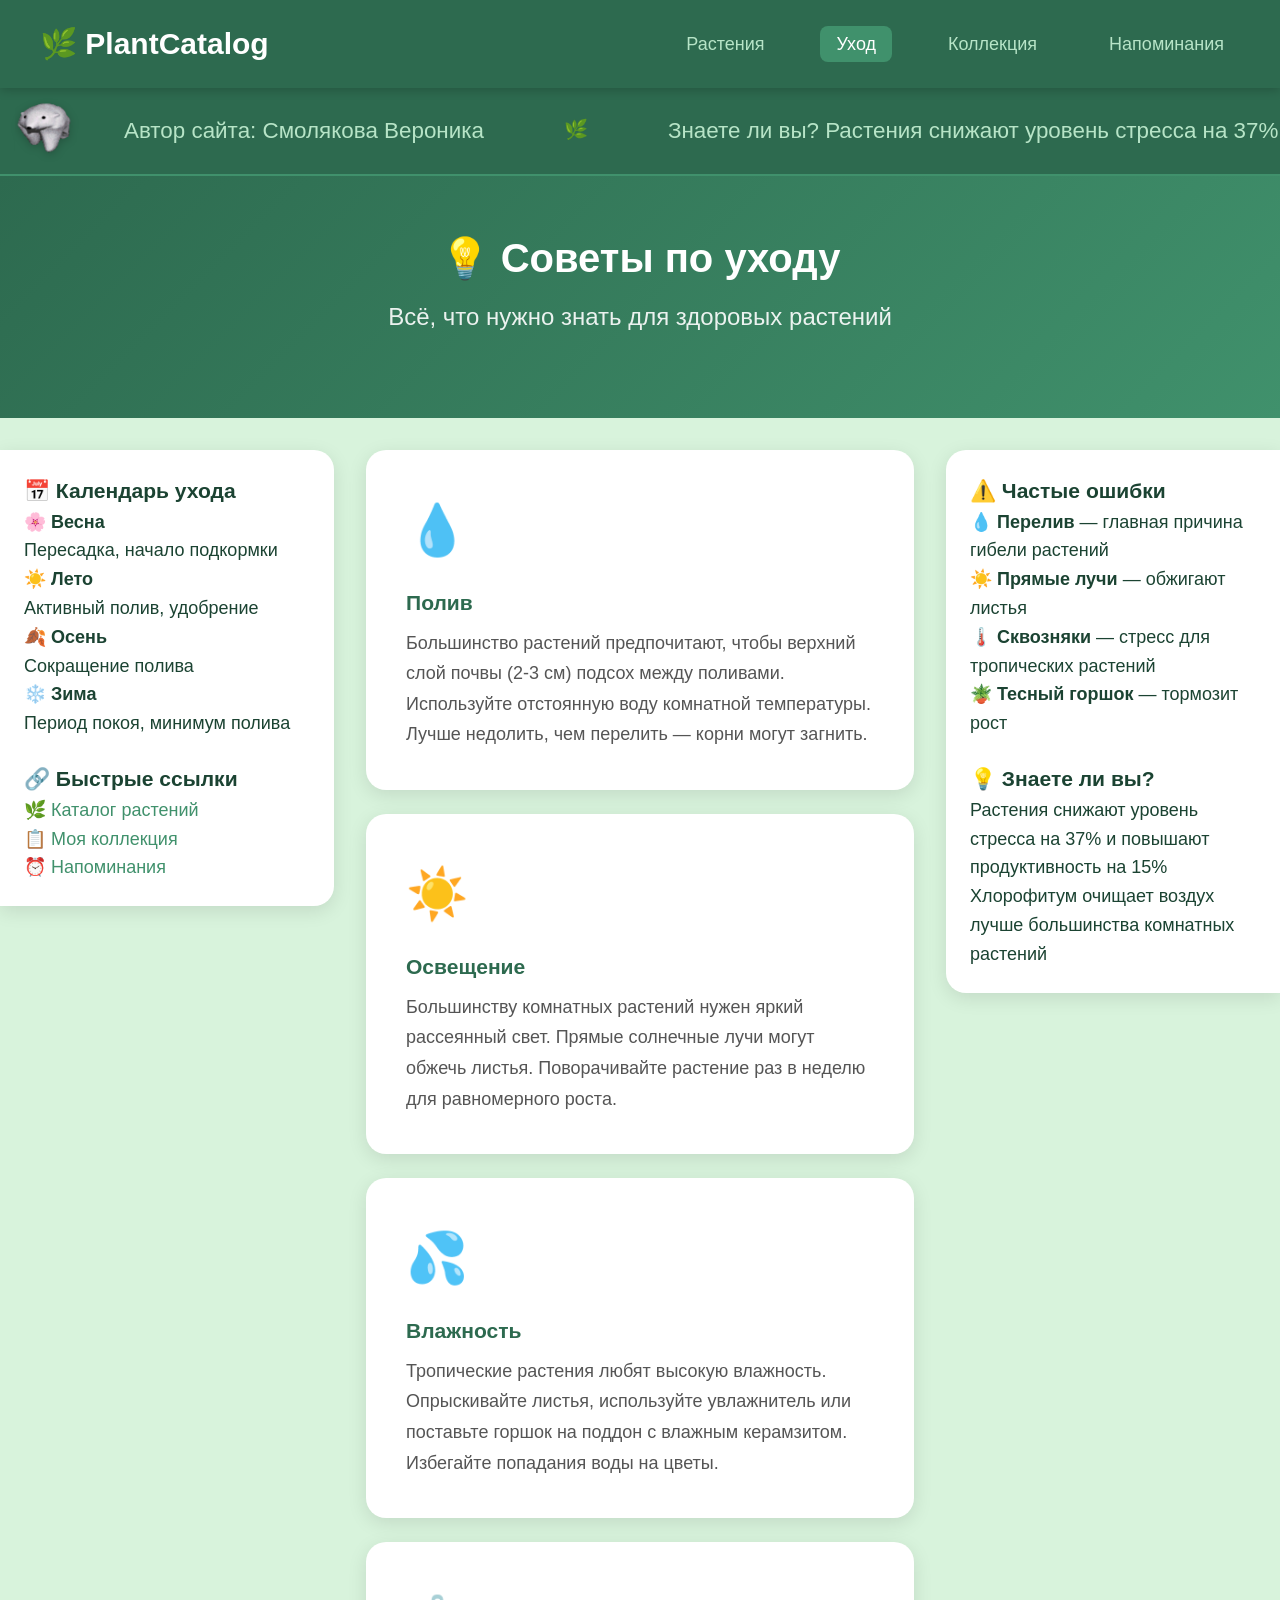
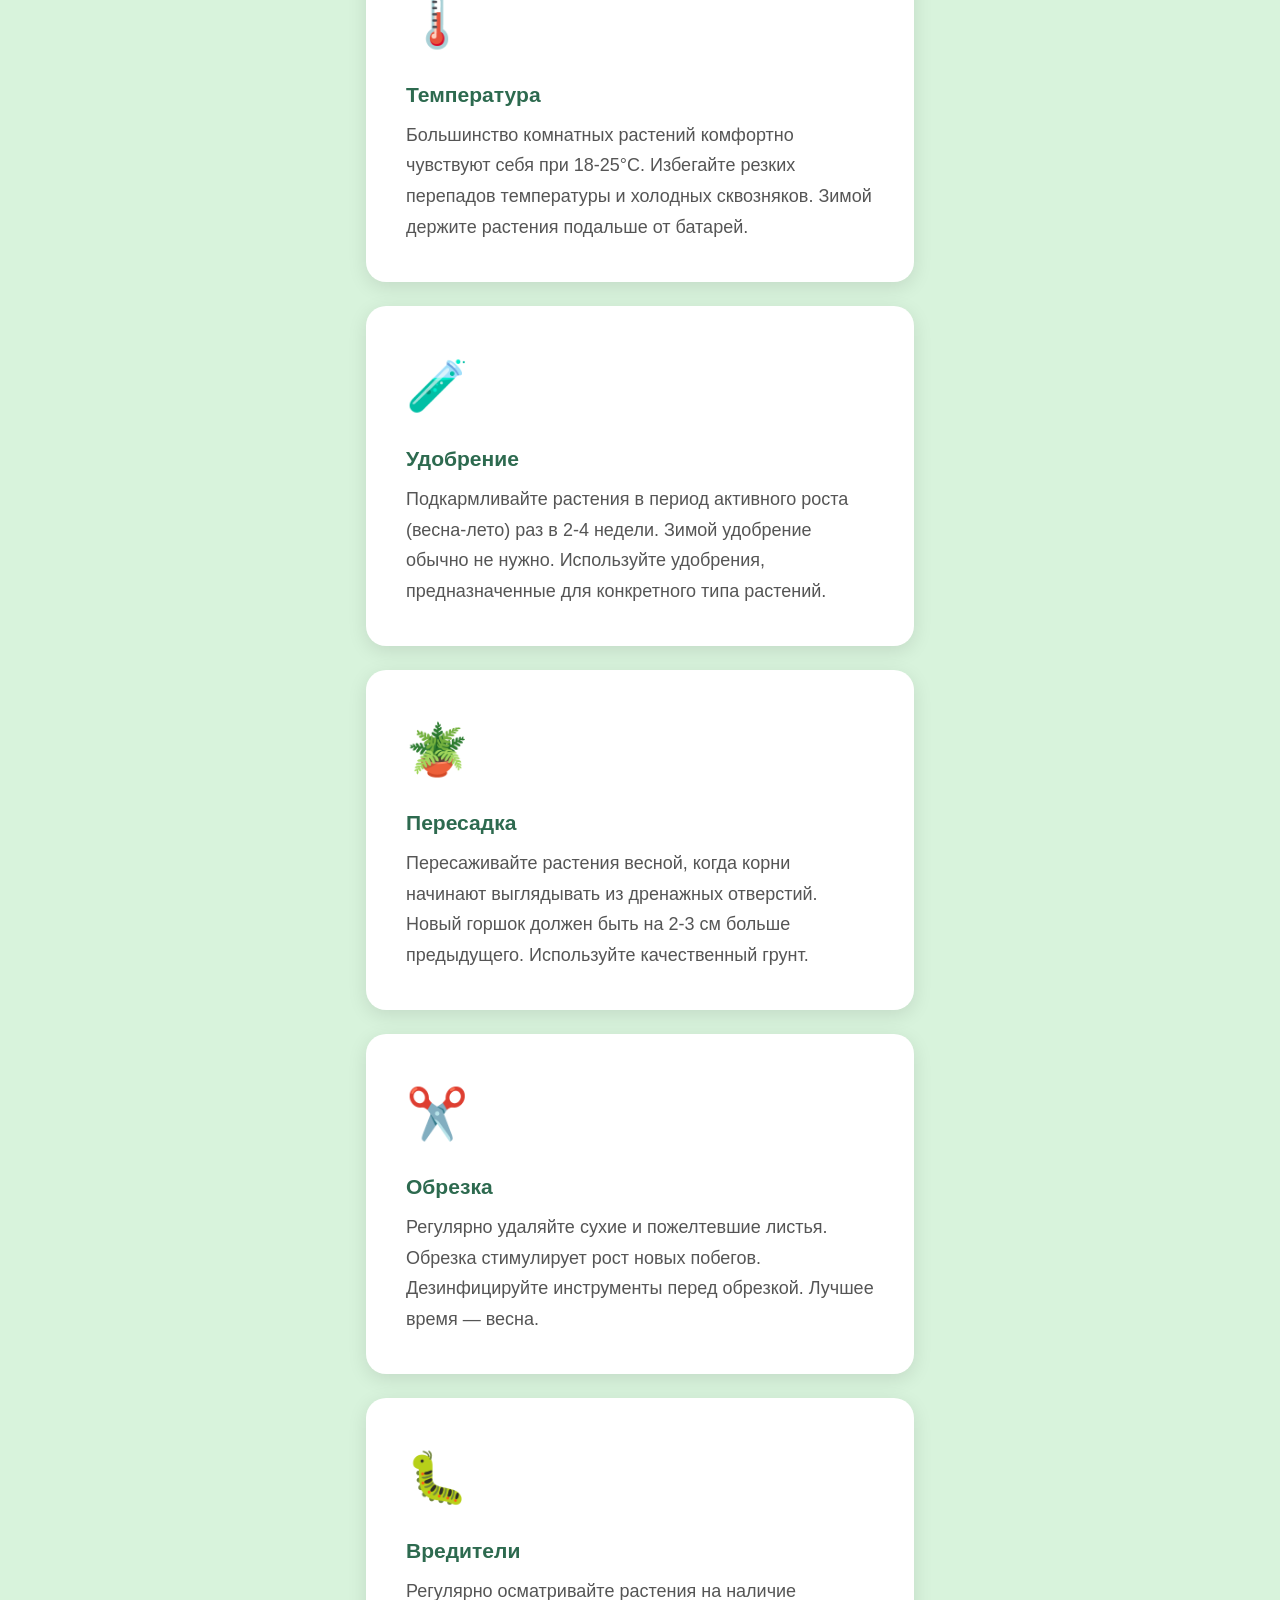
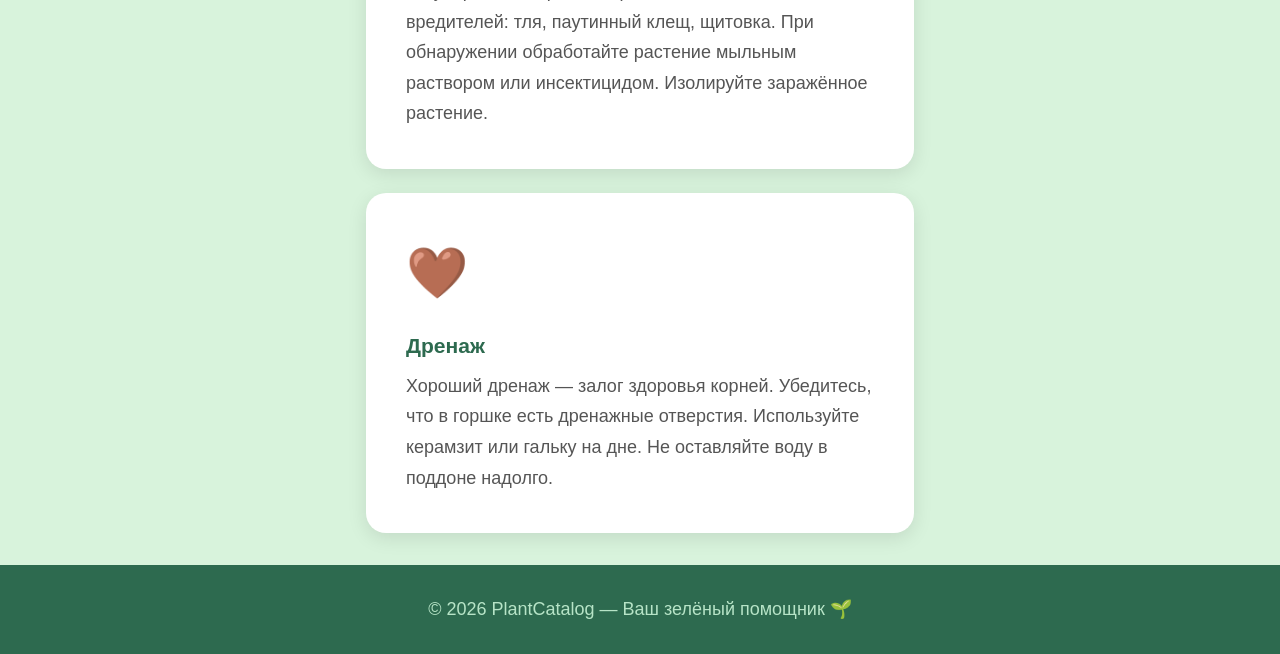
==== commit 6a467e56: "Update care.html" ====
--- a/care.html
+++ b/care.html
@@ -45,11 +45,49 @@
         <p>Всё, что нужно знать для здоровых растений</p>
     </header>
 
-    <main class="container">
-        <div class="care-grid" id="careGrid">
-            <!-- Заполняется через JS -->
+<main class="main-layout">
+    <!-- Левый сайдбар -->
+    <aside class="sidebar">
+        <h3>📅 Календарь ухода</h3>
+        <div class="sidebar-item">🌸 <strong>Весна</strong><br>Пересадка, начало подкормки</div>
+        <div class="sidebar-item">☀️ <strong>Лето</strong><br>Активный полив, удобрение</div>
+        <div class="sidebar-item">🍂 <strong>Осень</strong><br>Сокращение полива</div>
+        <div class="sidebar-item">❄️ <strong>Зима</strong><br>Период покоя, минимум полива</div>
+
+        <h3 style="margin-top:1.5rem;">🔗 Быстрые ссылки</h3>
+        <a href="index.html" class="sidebar-item" style="text-decoration:none;color:var(--green-mid);display:block;">
+            🌿 Каталог растений
+        </a>
+        <a href="collection.html" class="sidebar-item" style="text-decoration:none;color:var(--green-mid);display:block;">
+            📋 Моя коллекция
+        </a>
+        <a href="reminders.html" class="sidebar-item" style="text-decoration:none;color:var(--green-mid);display:block;">
+            ⏰ Напоминания
+        </a>
+    </aside>
+
+    <!-- Центральный контент -->
+    <div class="main-content">
+        <div class="care-grid" id="careGrid"></div>
+    </div>
+
+    <!-- Правый сайдбар -->
+    <aside class="sidebar">
+        <h3>⚠️ Частые ошибки</h3>
+        <div class="sidebar-item">💧 <strong>Перелив</strong> — главная причина гибели растений</div>
+        <div class="sidebar-item">☀️ <strong>Прямые лучи</strong> — обжигают листья</div>
+        <div class="sidebar-item">🌡️ <strong>Сквозняки</strong> — стресс для тропических растений</div>
+        <div class="sidebar-item">🪴 <strong>Тесный горшок</strong> — тормозит рост</div>
+
+        <h3 style="margin-top:1.5rem;">💡 Знаете ли вы?</h3>
+        <div class="sidebar-item">
+            Растения снижают уровень стресса на 37% и повышают продуктивность на 15%
         </div>
-    </main>
+        <div class="sidebar-item">
+            Хлорофитум очищает воздух лучше большинства комнатных растений
+        </div>
+    </aside>
+</main>
 
     <footer>
         <p>© 2026 PlantCatalog — Ваш зелёный помощник 🌱</p>
@@ -60,4 +98,4 @@
         document.addEventListener('DOMContentLoaded', renderCareTips);
     </script>
 </body>
-</html>+</html>
